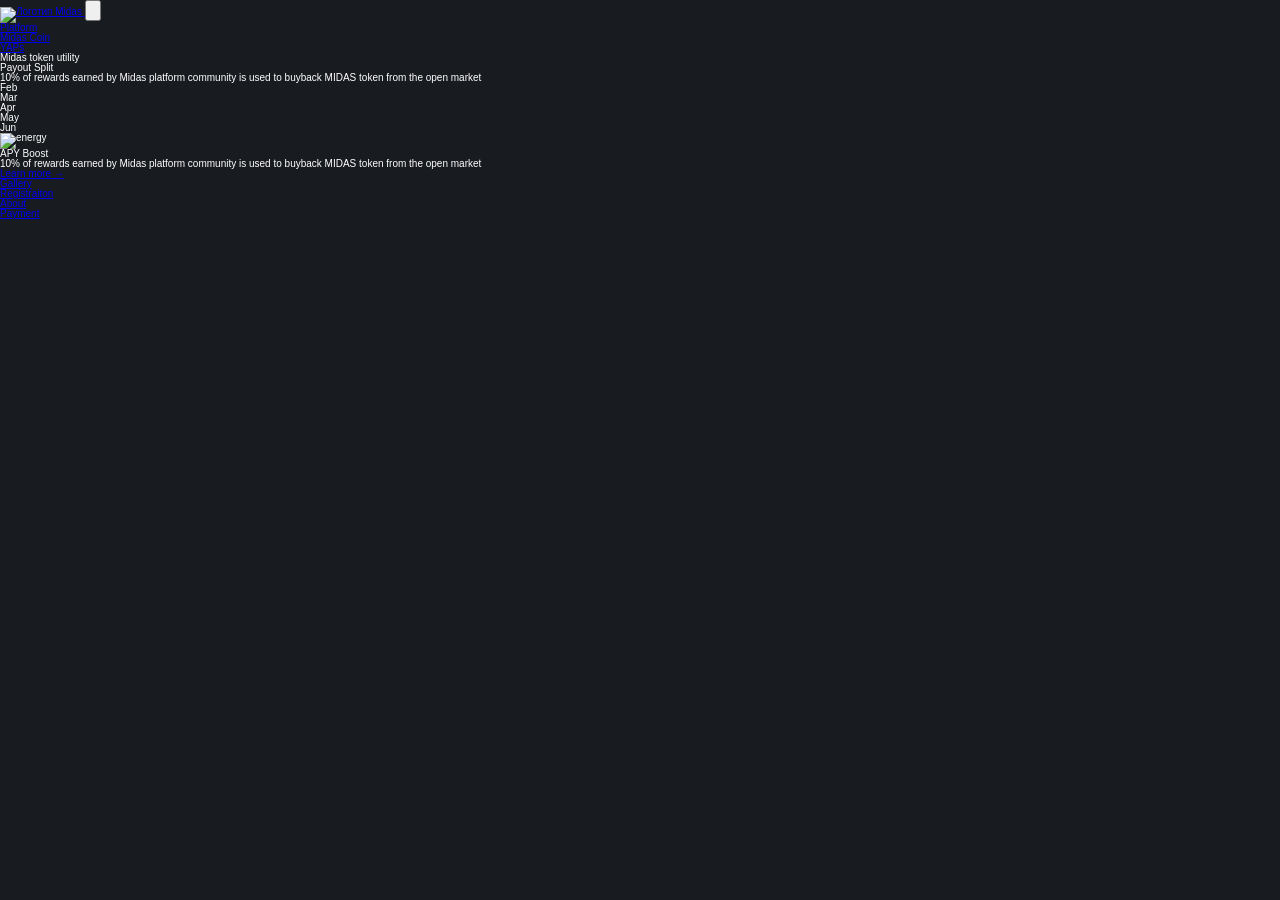
==== index.html @ 2254ed01 "Подключение шрифтов, ресетера,  таблиц стилей, настройка кастомных переменных" ====
<!DOCTYPE html>
<html lang="en">

<head>
    <meta charset="UTF-8">
    <meta name="viewport" content="width=device-width, initial-scale=1.0">
    <title>Гнибеда А.Ю.</title>
    <link rel="stylesheet" href="styles/reset.css">
    <link rel="stylesheet" href="styles/main.css">
</head>

<body>
    <header>
        <a href="index.html">
            <img src="#" alt="Логотип Midas">
        </a>

        <button>
            <img src="#" alt="">
        </button>

        <nav>
            <ul>
                <li><a href="#">Platform</a></li>
                <li><a href="#">Midas Coin</a></li>
                <li><a href="#">YAPs</a></li>
            </ul>
        </nav>
    </header>
    <main>
        <h1>Midas token utility</h1>
        <section id="utility">
            <h2>Payout Split</h2>
            <p>10% of rewards earned by Midas platform community is used to
                buyback MIDAS token from the open market
            </p>
            <!--Колонки календаря-->
            <ul>
                <li>
                    <span>Feb</span>
                </li>
                <li>
                    <span>Mar</span>
                </li>
                <li>
                    <span>Apr</span>
                </li>
                <li>
                    <span>May</span>
                </li>
                <li>
                    <span>Jun</span>
                </li>
            </ul>
        </section>
        <section id="payout">
            <img src="#" alt="energy">
            <h2>APY Boost</h2>
            <p>10% of rewards earned by Midas platform community is used
                to buyback MIDAS token from the open market</p>
            <a href="#">Learn more &rarr;</a>
        </section>
    </main>
    <footer>
        <nav>
            <ul>
                <li><a href="gallery.html">Gallery</a></li>
                <li><a href="form.html">Registraiton</a></li>
                <li><a href="#utility">About</a></li>
                <li><a href="#payout">Payment</a></li>
            </ul>
        </nav>
    </footer>
</body>

</html>
---- styles/main.css ----
@font-face {
    font-family: 'Inter';
    font-style: normal;
    font-weight: 500;
    src: url('../fonts/Inter_18pt-Medium.ttf') format('ttf');
}

@font-face {
    font-family: 'Inter';
    font-style: normal;
    font-weight: 600;
    src: url('../fonts/Inter_18pt-SemiBold.ttf') format('ttf');
}

@font-face {
    font-family: 'Inter';
    font-style: normal;
    font-weight: 700;
    src: url('../fonts/Inter_18pt-Bold.ttf') format('ttf');
}


:root {
    font-size: 62.5%;
    --color-text-primary: #FFFFFF;
    --color-text-secondary: rgba(255, 255, 255, 36);
    --color-bg-dark: #181B20;
    --color-bg-section: rgba(255, 255, 255, 8);
    --color-grad-primary: #FFC657;
    --color-grad-secondary: #FFD977;

    --font-family-base: 'Inter', 'Arial', sans-serif;
    --font-weight-medium: 500;
    --font-weight-semibold: 600;
    --font-weight-bold: 700;
}

h1 {
    color: var(--color-text-secondary);
}

body {
    background-color: var(--color-bg-dark);
    color: var(--color-text-primary);
    font-family: var(--font-family-base);
}
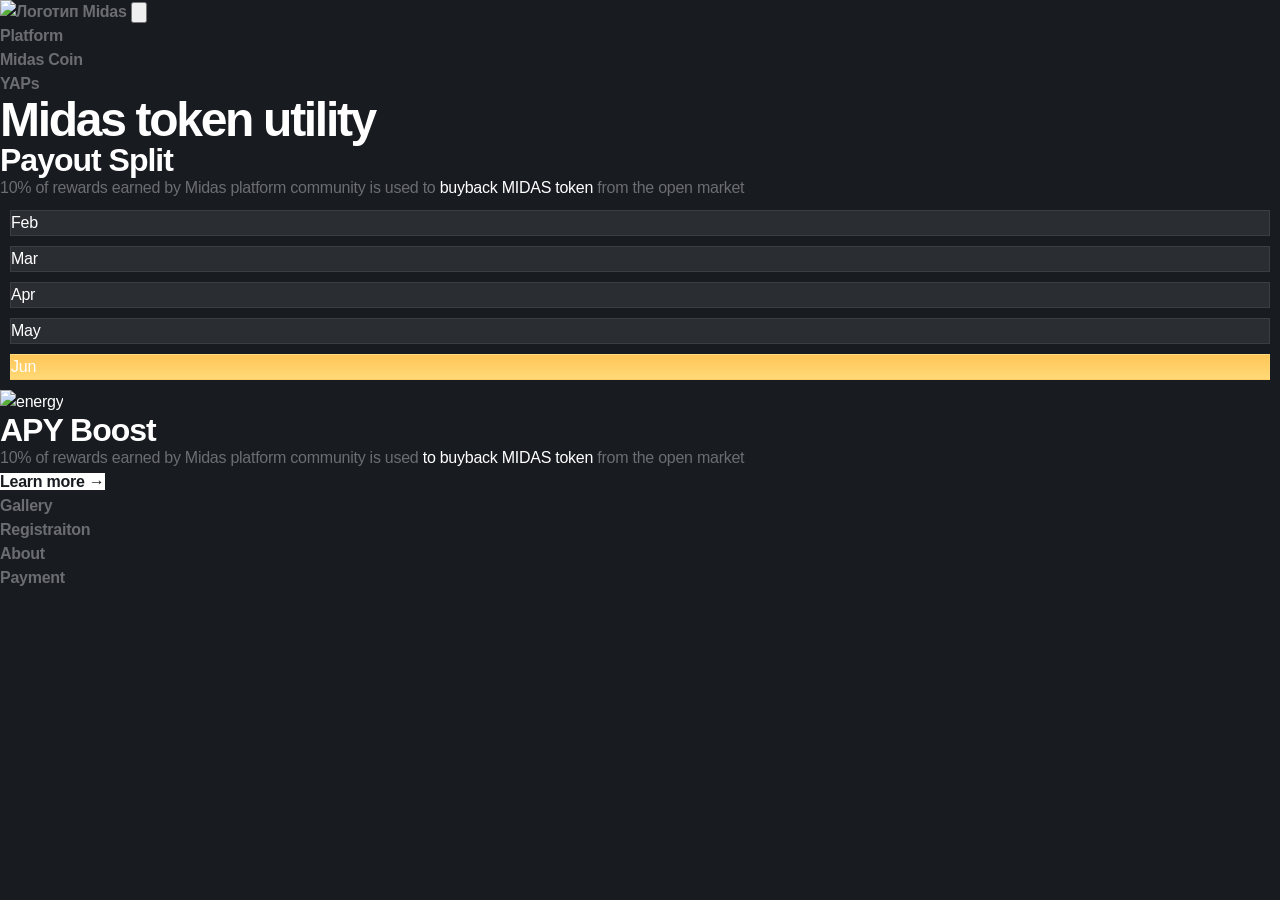
==== commit ebcb7f38: "Настройка шрифтов, фона" ====
--- a/index.html
+++ b/index.html
@@ -32,23 +32,23 @@
         <section id="utility">
             <h2>Payout Split</h2>
             <p>10% of rewards earned by Midas platform community is used to
-                buyback MIDAS token from the open market
+                <strong>buyback MIDAS token</strong> from the open market
             </p>
             <!--Колонки календаря-->
-            <ul>
-                <li>
+            <ul class="chart">
+                <li class="chart-bar">
                     <span>Feb</span>
                 </li>
-                <li>
+                <li class="chart-bar">
                     <span>Mar</span>
                 </li>
-                <li>
+                <li class="chart-bar">
                     <span>Apr</span>
                 </li>
-                <li>
+                <li class="chart-bar">
                     <span>May</span>
                 </li>
-                <li>
+                <li class="chart-bar chart-bar-active">
                     <span>Jun</span>
                 </li>
             </ul>
@@ -57,8 +57,9 @@
             <img src="#" alt="energy">
             <h2>APY Boost</h2>
             <p>10% of rewards earned by Midas platform community is used
-                to buyback MIDAS token from the open market</p>
-            <a href="#">Learn more &rarr;</a>
+                <strong>to buyback MIDAS token</strong> from the open market
+            </p>
+            <a href="#" class="btn">Learn more &rarr;</a>
         </section>
     </main>
     <footer>
--- a/styles/main.css
+++ b/styles/main.css
@@ -23,9 +23,9 @@
 :root {
     font-size: 62.5%;
     --color-text-primary: #FFFFFF;
-    --color-text-secondary: rgba(255, 255, 255, 36);
+    --color-text-secondary: rgba(255, 255, 255, 0.36);
     --color-bg-dark: #181B20;
-    --color-bg-section: rgba(255, 255, 255, 8);
+    --color-bg-section: rgba(255, 255, 255, 0.08);
     --color-grad-primary: #FFC657;
     --color-grad-secondary: #FFD977;
 
@@ -35,12 +35,62 @@
     --font-weight-bold: 700;
 }
 
-h1 {
-    color: var(--color-text-secondary);
-}
 
 body {
     background-color: var(--color-bg-dark);
     color: var(--color-text-primary);
     font-family: var(--font-family-base);
+    font-size: 1.6rem;
+    line-height: 2.4rem;
+    font-weight: var(--font-weight-medium);
+    letter-spacing: -0.0256rem;
+}
+
+h1,
+h2 {
+    font-weight: var(--font-weight-bold);
+}
+
+h1 {
+    font-size: 4.8rem;
+    line-height: 4.8rem;
+    letter-spacing: -0.23rem;
+}
+
+h2 {
+    font-size: 3.2rem;
+    line-height: 3.2rem;
+    letter-spacing: -0.1rem;
+}
+
+a {
+    color: var(--color-text-secondary);
+    text-decoration: none;
+    font-weight: var(--font-weight-semibold);
+}
+
+a.btn {
+    background-color: var(--color-text-primary);
+    color: var(--color-bg-dark);
+}
+
+p {
+    color: var(--color-text-secondary);
+
+}
+
+p strong {
+    color: var(--color-text-primary);
+}
+
+.chart {}
+
+.chart-bar {
+    background-color: var(--color-bg-section);
+    border: 0.77px solid var(--color-bg-section);
+    margin: 10px;
+}
+
+.chart-bar-active {
+    background: linear-gradient(180deg, #FFC657 0%, #FFD977 100%);
 }
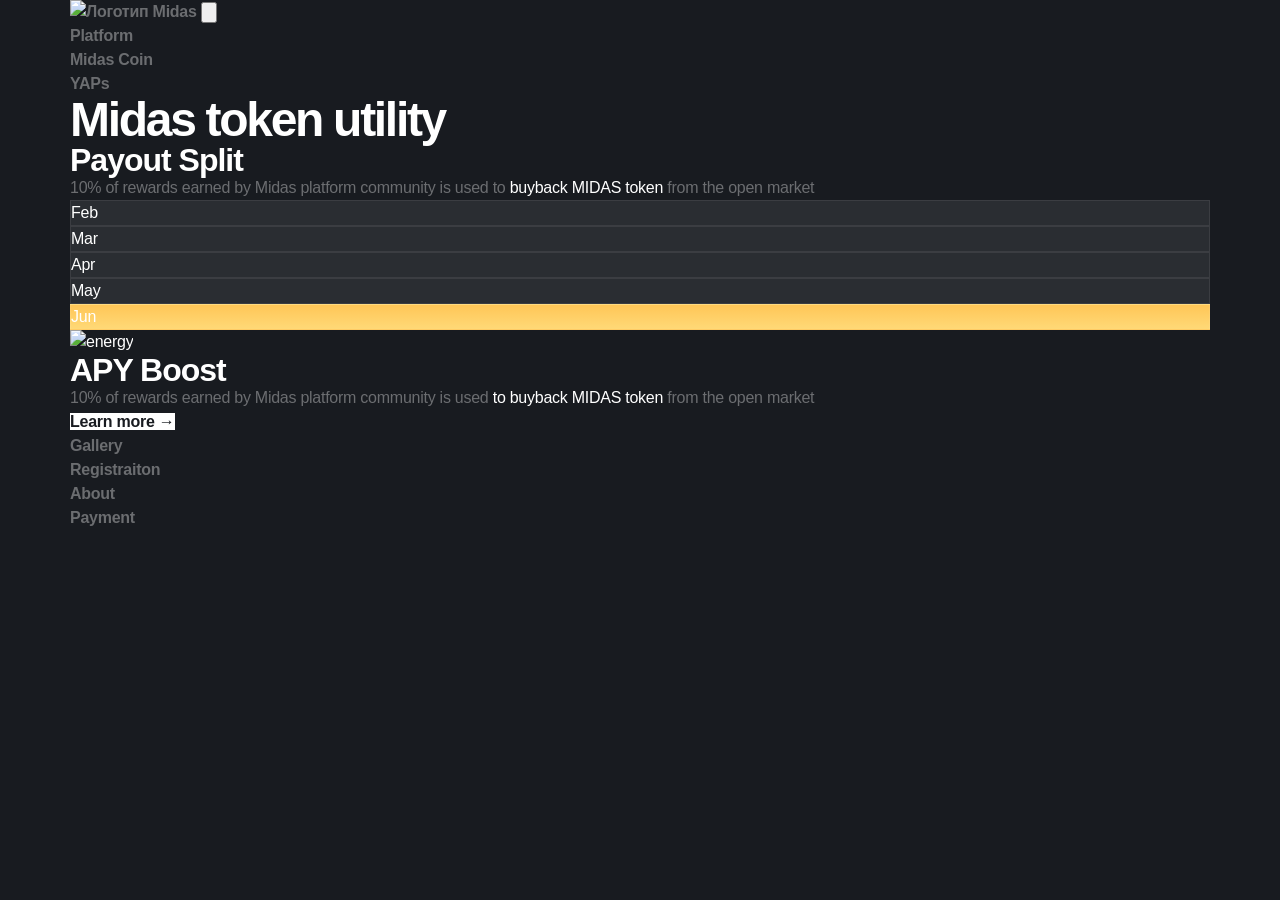
==== commit 8aaf968a: "Настройка box-sizing, настройка обертки" ====
--- a/index.html
+++ b/index.html
@@ -11,66 +11,75 @@
 
 <body>
     <header>
-        <a href="index.html">
-            <img src="#" alt="Логотип Midas">
-        </a>
+        <!--wrapper - обертка для ограничения по ширине и центрирования-->
+        <div class="wrapper">
+            <a href="index.html">
+                <img src="#" alt="Логотип Midas">
+            </a>
 
-        <button>
-            <img src="#" alt="">
-        </button>
+            <button>
+                <img src="#" alt="">
+            </button>
 
-        <nav>
-            <ul>
-                <li><a href="#">Platform</a></li>
-                <li><a href="#">Midas Coin</a></li>
-                <li><a href="#">YAPs</a></li>
-            </ul>
-        </nav>
+            <nav>
+                <ul>
+                    <li><a href="#">Platform</a></li>
+                    <li><a href="#">Midas Coin</a></li>
+                    <li><a href="#">YAPs</a></li>
+                </ul>
+            </nav>
+        </div>
     </header>
     <main>
-        <h1>Midas token utility</h1>
-        <section id="utility">
-            <h2>Payout Split</h2>
-            <p>10% of rewards earned by Midas platform community is used to
-                <strong>buyback MIDAS token</strong> from the open market
-            </p>
-            <!--Колонки календаря-->
-            <ul class="chart">
-                <li class="chart-bar">
-                    <span>Feb</span>
-                </li>
-                <li class="chart-bar">
-                    <span>Mar</span>
-                </li>
-                <li class="chart-bar">
-                    <span>Apr</span>
-                </li>
-                <li class="chart-bar">
-                    <span>May</span>
-                </li>
-                <li class="chart-bar chart-bar-active">
-                    <span>Jun</span>
-                </li>
-            </ul>
-        </section>
-        <section id="payout">
-            <img src="#" alt="energy">
-            <h2>APY Boost</h2>
-            <p>10% of rewards earned by Midas platform community is used
-                <strong>to buyback MIDAS token</strong> from the open market
-            </p>
-            <a href="#" class="btn">Learn more &rarr;</a>
-        </section>
+        <!--wrapper - обертка для ограничения по ширине и центрирования-->
+        <div class="wrapper">
+            <h1>Midas token utility</h1>
+            <section id="utility">
+                <h2>Payout Split</h2>
+                <p>10% of rewards earned by Midas platform community is used to
+                    <strong>buyback MIDAS token</strong> from the open market
+                </p>
+                <!--Колонки календаря-->
+                <ul class="chart">
+                    <li class="chart-bar">
+                        <span>Feb</span>
+                    </li>
+                    <li class="chart-bar">
+                        <span>Mar</span>
+                    </li>
+                    <li class="chart-bar">
+                        <span>Apr</span>
+                    </li>
+                    <li class="chart-bar">
+                        <span>May</span>
+                    </li>
+                    <li class="chart-bar chart-bar-active">
+                        <span>Jun</span>
+                    </li>
+                </ul>
+            </section>
+            <section id="payout">
+                <img src="#" alt="energy">
+                <h2>APY Boost</h2>
+                <p>10% of rewards earned by Midas platform community is used
+                    <strong>to buyback MIDAS token</strong> from the open market
+                </p>
+                <a href="#" class="btn">Learn more &rarr;</a>
+            </section>
+        </div>
     </main>
     <footer>
-        <nav>
-            <ul>
-                <li><a href="gallery.html">Gallery</a></li>
-                <li><a href="form.html">Registraiton</a></li>
-                <li><a href="#utility">About</a></li>
-                <li><a href="#payout">Payment</a></li>
-            </ul>
-        </nav>
+        <!--wrapper - обертка для ограничения по ширине и центрирования-->
+        <div class="wrapper">
+            <nav>
+                <ul>
+                    <li><a href="gallery.html">Gallery</a></li>
+                    <li><a href="form.html">Registraiton</a></li>
+                    <li><a href="#utility">About</a></li>
+                    <li><a href="#payout">Payment</a></li>
+                </ul>
+            </nav>
+        </div>
     </footer>
 </body>
 
--- a/styles/main.css
+++ b/styles/main.css
@@ -35,6 +35,16 @@
     --font-weight-bold: 700;
 }
 
+/*Способ расчета размеров элементов, который позволяет учитывать внутренние отступы и границы*/
+html {
+    box-sizing: border-box;
+}
+
+*,
+*::before,
+*::after {
+    box-sizing: inherit;
+}
 
 body {
     background-color: var(--color-bg-dark);
@@ -44,6 +54,14 @@
     line-height: 2.4rem;
     font-weight: var(--font-weight-medium);
     letter-spacing: -0.0256rem;
+}
+
+
+/*Свойства обертки для ограничения по ширине содержимого сайта и для его центрирования*/
+.wrapper {
+    padding: 0 20px;
+    max-width: 1180px;
+    margin: 0 auto;
 }
 
 h1,
@@ -88,7 +106,6 @@
 .chart-bar {
     background-color: var(--color-bg-section);
     border: 0.77px solid var(--color-bg-section);
-    margin: 10px;
 }
 
 .chart-bar-active {
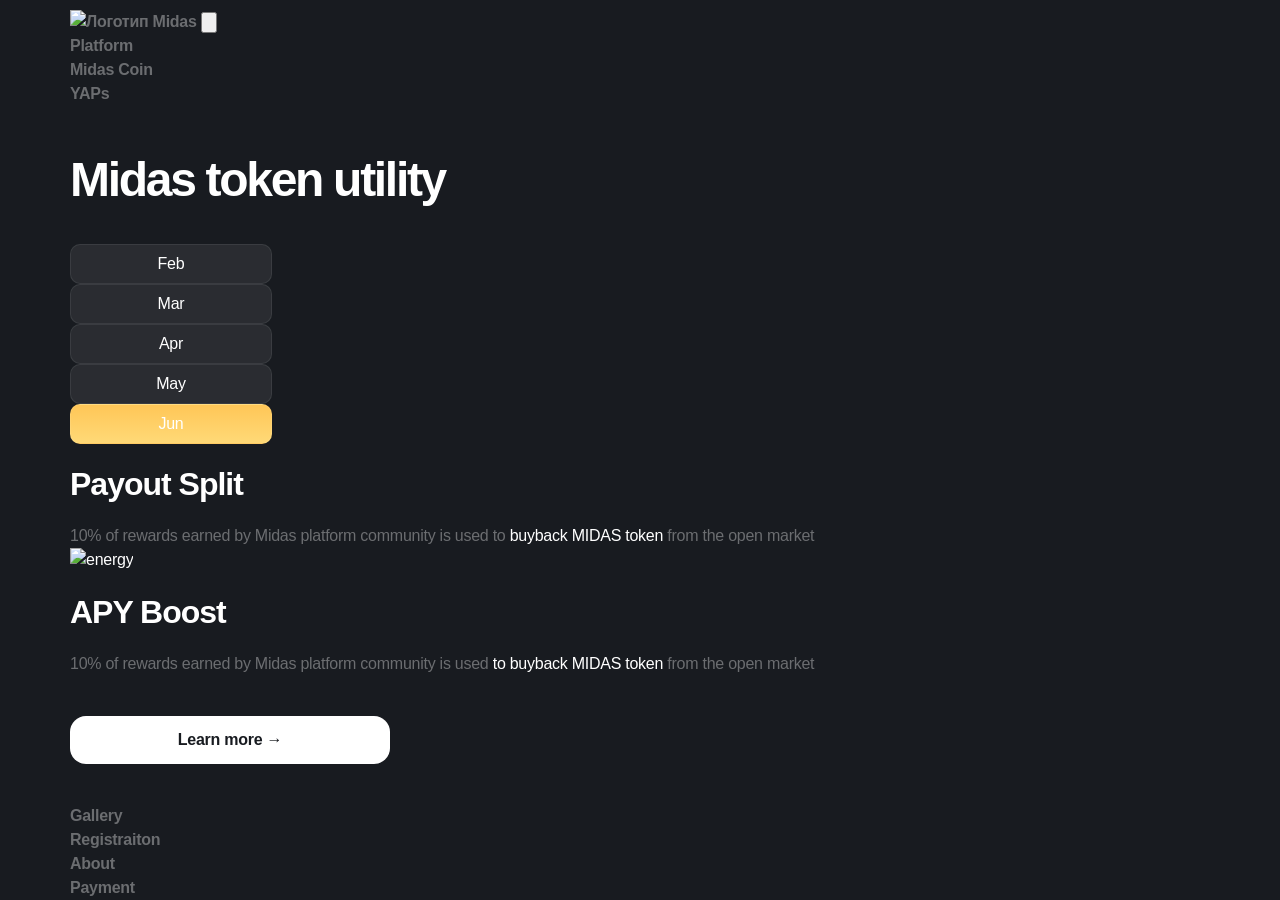
==== commit baf3b7f1: "Настройка внешних и внутренних отступов, скруглений" ====
--- a/index.html
+++ b/index.html
@@ -35,10 +35,6 @@
         <div class="wrapper">
             <h1>Midas token utility</h1>
             <section id="utility">
-                <h2>Payout Split</h2>
-                <p>10% of rewards earned by Midas platform community is used to
-                    <strong>buyback MIDAS token</strong> from the open market
-                </p>
                 <!--Колонки календаря-->
                 <ul class="chart">
                     <li class="chart-bar">
@@ -57,6 +53,10 @@
                         <span>Jun</span>
                     </li>
                 </ul>
+                <h2>Payout Split</h2>
+                <p>10% of rewards earned by Midas platform community is used to
+                    <strong>buyback MIDAS token</strong> from the open market
+                </p>
             </section>
             <section id="payout">
                 <img src="#" alt="energy">
--- a/styles/main.css
+++ b/styles/main.css
@@ -64,6 +64,10 @@
     margin: 0 auto;
 }
 
+header {
+    padding: 10px 0;
+}
+
 h1,
 h2 {
     font-weight: var(--font-weight-bold);
@@ -73,12 +77,14 @@
     font-size: 4.8rem;
     line-height: 4.8rem;
     letter-spacing: -0.23rem;
+    margin: 40px 0;
 }
 
 h2 {
     font-size: 3.2rem;
     line-height: 3.2rem;
     letter-spacing: -0.1rem;
+    margin: 24px 0;
 }
 
 a {
@@ -88,8 +94,15 @@
 }
 
 a.btn {
+    /*Элемент приобретает свойства блочного элемента*/
+    display: block;
+    margin: 40px 0;
     background-color: var(--color-text-primary);
     color: var(--color-bg-dark);
+    max-width: 320px;
+    padding: 12px;
+    border-radius: 16px;
+    text-align: center;
 }
 
 p {
@@ -101,11 +114,18 @@
     color: var(--color-text-primary);
 }
 
-.chart {}
+.chart {
+    margin: 24px 0;
+    max-width: 202px;
+    min-height: 112px;
+}
 
 .chart-bar {
     background-color: var(--color-bg-section);
     border: 0.77px solid var(--color-bg-section);
+    border-radius: 10px;
+    padding: 7px;
+    text-align: center;
 }
 
 .chart-bar-active {
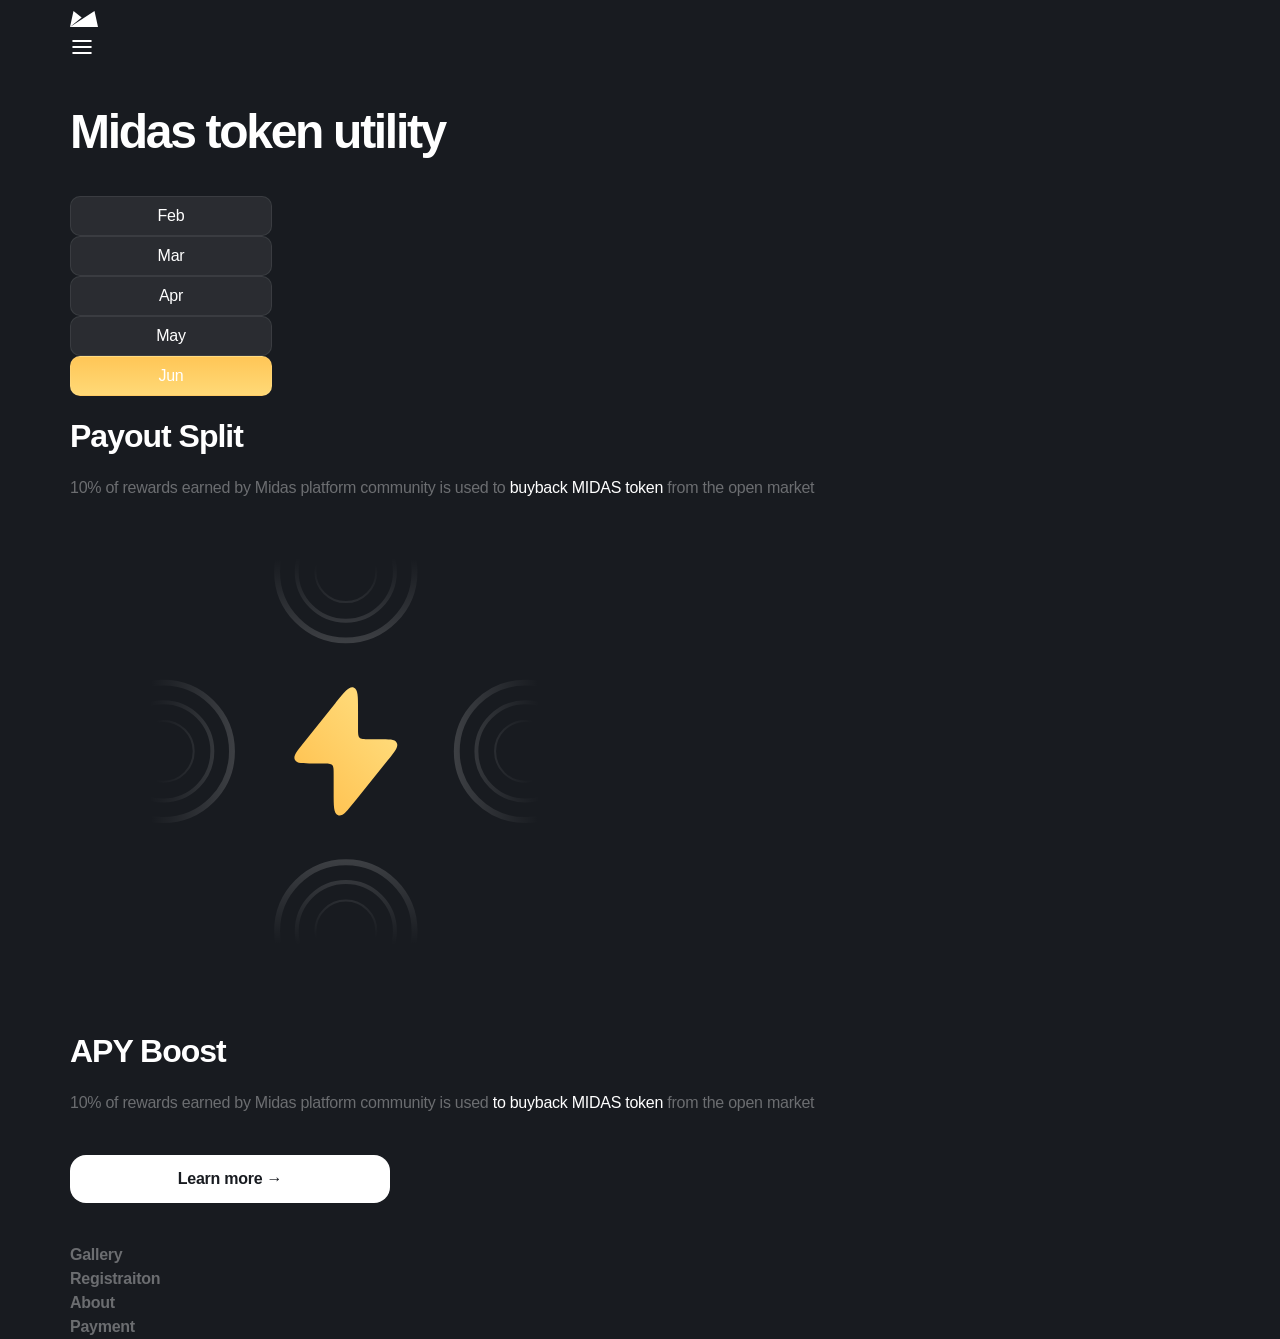
==== commit 8cb04ffe: "Размещение изображений, настройка бургер-меню" ====
--- a/index.html
+++ b/index.html
@@ -14,14 +14,18 @@
         <!--wrapper - обертка для ограничения по ширине и центрирования-->
         <div class="wrapper">
             <a href="index.html">
-                <img src="#" alt="Логотип Midas">
+                <img src="images/Logo.svg" alt="Логотип Midas">
             </a>
 
-            <button>
-                <img src="#" alt="">
-            </button>
+            <!--Интерактивное бургер-меню-->
+            <label class="burger" for="toogle">
+                <span></span>
+                <span></span>
+                <span></span>
+            </label>
+            <input type="checkbox" id="toogle">
 
-            <nav>
+            <nav class="menu">
                 <ul>
                     <li><a href="#">Platform</a></li>
                     <li><a href="#">Midas Coin</a></li>
@@ -59,7 +63,7 @@
                 </p>
             </section>
             <section id="payout">
-                <img src="#" alt="energy">
+                <img class="energy" src="images/energy.svg" alt="energy">
                 <h2>APY Boost</h2>
                 <p>10% of rewards earned by Midas platform community is used
                     <strong>to buyback MIDAS token</strong> from the open market
--- a/styles/main.css
+++ b/styles/main.css
@@ -68,6 +68,47 @@
     padding: 10px 0;
 }
 
+/*Первоначально меню скрыто*/
+.menu {
+    display: none;
+    position: absolute;
+    background-color: var(--color-bg-dark);
+    font-size: 2rem;
+}
+
+.menu li {
+    border: 1px solid var(--color-bg-section);
+    padding: 20px;
+}
+
+
+/*Стилизация бургер-кнопки*/
+.burger {
+    cursor: pointer;
+    display: block;
+    width: 24px;
+    height: 24px;
+    padding: 2px;
+}
+
+/*Настройка внешнего вида черточек*/
+.burger span {
+    display: block;
+    border: 1px solid var(--color-text-primary);
+    margin: 4px 0;
+    border-radius: 4px;
+}
+
+/*Показываем меню при нажатии*/
+input[type=checkbox]:checked~.menu {
+    display: inline-block;
+}
+
+/*Скрытие чекбокса*/
+#toogle {
+    display: none;
+}
+
 h1,
 h2 {
     font-weight: var(--font-weight-bold);
@@ -130,4 +171,9 @@
 
 .chart-bar-active {
     background: linear-gradient(180deg, #FFC657 0%, #FFD977 100%);
+}
+
+/*Настройка ширины изображения*/
+img.energy {
+    width: 50%;
 }
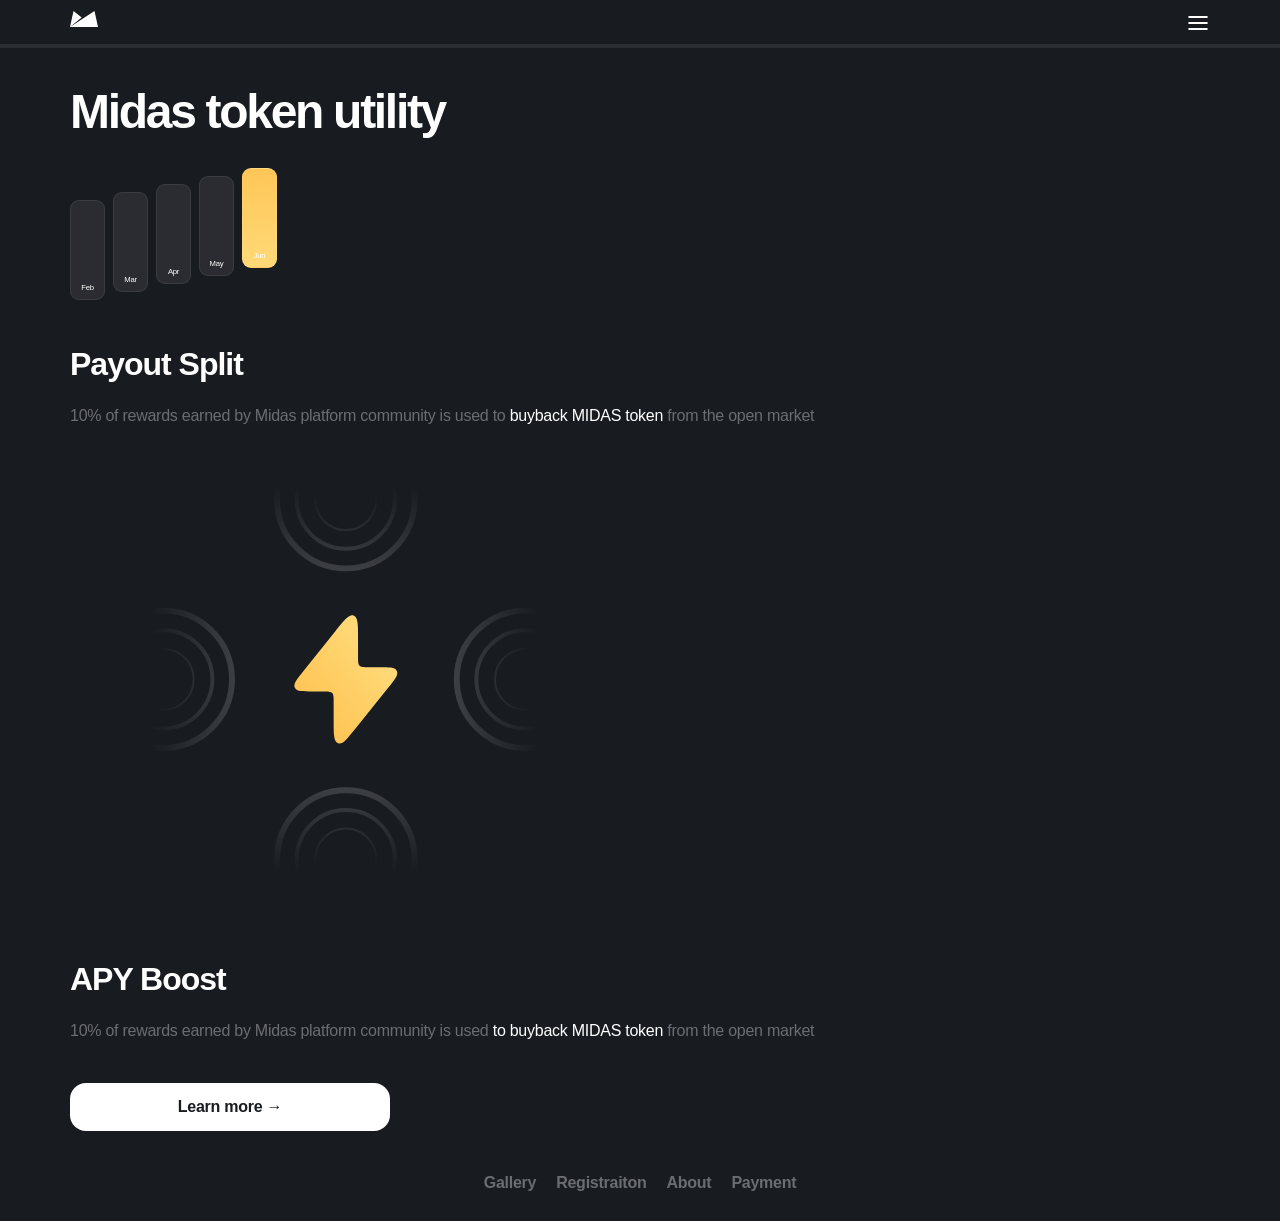
==== commit d35bed1d: "Настройка мобильной версии с помощью флексбоксов, свойств position" ====
--- a/index.html
+++ b/index.html
@@ -12,7 +12,7 @@
 <body>
     <header>
         <!--wrapper - обертка для ограничения по ширине и центрирования-->
-        <div class="wrapper">
+        <div class="wrapper wrapper-flex">
             <a href="index.html">
                 <img src="images/Logo.svg" alt="Логотип Midas">
             </a>
@@ -42,19 +42,19 @@
                 <!--Колонки календаря-->
                 <ul class="chart">
                     <li class="chart-bar">
-                        <span>Feb</span>
+                        <p>Feb</p>
                     </li>
                     <li class="chart-bar">
-                        <span>Mar</span>
+                        <p>Mar</p>
                     </li>
                     <li class="chart-bar">
-                        <span>Apr</span>
+                        <p>Apr</p>
                     </li>
                     <li class="chart-bar">
-                        <span>May</span>
+                        <p>May</p>
                     </li>
                     <li class="chart-bar chart-bar-active">
-                        <span>Jun</span>
+                        <p>Jun</p>
                     </li>
                 </ul>
                 <h2>Payout Split</h2>
@@ -75,7 +75,7 @@
     <footer>
         <!--wrapper - обертка для ограничения по ширине и центрирования-->
         <div class="wrapper">
-            <nav>
+            <nav class="footer-navigation">
                 <ul>
                     <li><a href="gallery.html">Gallery</a></li>
                     <li><a href="form.html">Registraiton</a></li>
--- a/styles/main.css
+++ b/styles/main.css
@@ -47,6 +47,12 @@
 }
 
 body {
+    /*Данные ссвойства необходимы для "прибивания футера к низу страницы*/
+    display: flex;
+    flex-direction: column;
+    /*vh - 1% от высоты вьюпорта*/
+    height: 100vh;
+    /*Свойства внешнего вида*/
     background-color: var(--color-bg-dark);
     color: var(--color-text-primary);
     font-family: var(--font-family-base);
@@ -66,6 +72,12 @@
 
 header {
     padding: 10px 0;
+    border-bottom: 0.4rem solid var(--color-bg-section);
+    background-color: var(--color-bg-dark);
+    /*Для "приклеивания" хедера к верху страницы*/
+    position: sticky;
+    top: 0;
+    z-index: 50;
 }
 
 /*Первоначально меню скрыто*/
@@ -74,6 +86,9 @@
     position: absolute;
     background-color: var(--color-bg-dark);
     font-size: 2rem;
+    width: 85vw;
+    top: 4rem;
+    z-index: 100;
 }
 
 .menu li {
@@ -109,6 +124,11 @@
     display: none;
 }
 
+.wrapper-flex {
+    display: flex;
+    justify-content: space-between;
+}
+
 h1,
 h2 {
     font-weight: var(--font-weight-bold);
@@ -118,14 +138,14 @@
     font-size: 4.8rem;
     line-height: 4.8rem;
     letter-spacing: -0.23rem;
-    margin: 40px 0;
+    padding: 40px 0;
 }
 
 h2 {
     font-size: 3.2rem;
     line-height: 3.2rem;
     letter-spacing: -0.1rem;
-    margin: 24px 0;
+    padding: 24px 0;
 }
 
 a {
@@ -156,24 +176,79 @@
 }
 
 .chart {
+    display: flex;
+    flex-wrap: wrap;
     margin: 24px 0;
-    max-width: 202px;
-    min-height: 112px;
-}
+    gap: 0.8rem;
+}
+
 
 .chart-bar {
+    display: flex;
+    flex-direction: column;
+    justify-content: end;
+    min-height: 10rem;
+    min-width: 3.5rem;
     background-color: var(--color-bg-section);
     border: 0.77px solid var(--color-bg-section);
-    border-radius: 10px;
+    border-radius: 9px;
     padding: 7px;
     text-align: center;
 }
 
+.chart-bar p {
+    color: var(--color-text-primary);
+    font-size: 0.77rem;
+    line-height: 0.77rem;
+}
+
 .chart-bar-active {
     background: linear-gradient(180deg, #FFC657 0%, #FFD977 100%);
 }
+
+
+/*Использование псевдокласса nth-child() и свойства transform: translateY() для
+расположения элементов календаря "лесенкой"
+*/
+.chart-bar:nth-child(1) {
+    transform: translateY(0);
+}
+
+.chart-bar:nth-child(2) {
+    transform: translateY(-0.8rem);
+}
+
+.chart-bar:nth-child(3) {
+    transform: translateY(-1.6rem);
+}
+
+.chart-bar:nth-child(4) {
+    transform: translateY(-2.4rem);
+}
+
+.chart-bar:nth-child(5) {
+    transform: translateY(-3.2rem);
+}
+
 
 /*Настройка ширины изображения*/
 img.energy {
     width: 50%;
+}
+
+footer {
+    /*Автоматический подбор расстояния сверху при изменении высоты экрана (прибить футер*/
+    margin-top: auto;
+}
+
+.footer-navigation {
+    min-height: 50px;
+}
+
+
+.footer-navigation ul {
+    display: flex;
+    justify-content: center;
+    flex-wrap: wrap;
+    gap: 20px;
 }
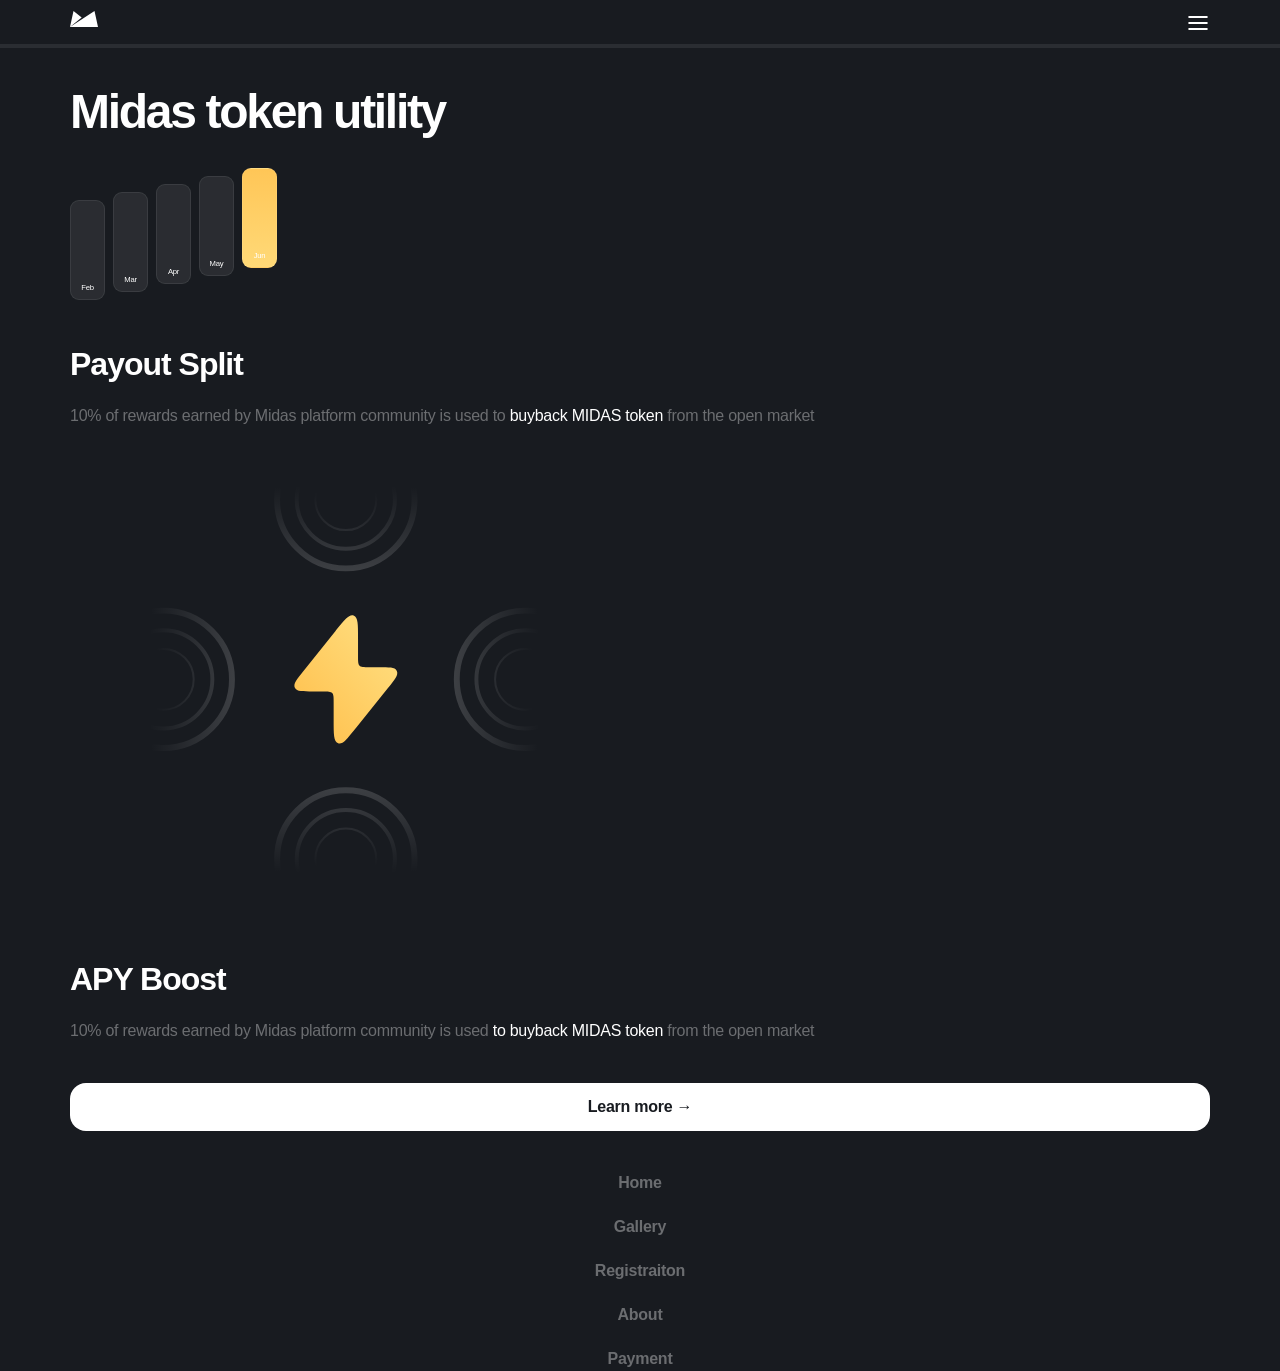
==== commit 60647098: "Создание гридов на примере галереи, изменение футера и хедера других страниц" ====
--- a/index.html
+++ b/index.html
@@ -77,6 +77,7 @@
         <div class="wrapper">
             <nav class="footer-navigation">
                 <ul>
+                    <li><a href="index.html">Home</a></li>
                     <li><a href="gallery.html">Gallery</a></li>
                     <li><a href="form.html">Registraiton</a></li>
                     <li><a href="#utility">About</a></li>
--- a/styles/main.css
+++ b/styles/main.css
@@ -160,7 +160,6 @@
     margin: 40px 0;
     background-color: var(--color-text-primary);
     color: var(--color-bg-dark);
-    max-width: 320px;
     padding: 12px;
     border-radius: 16px;
     text-align: center;
@@ -248,7 +247,7 @@
 
 .footer-navigation ul {
     display: flex;
-    justify-content: center;
-    flex-wrap: wrap;
+    flex-direction: column;
+    align-items: center;
     gap: 20px;
 }
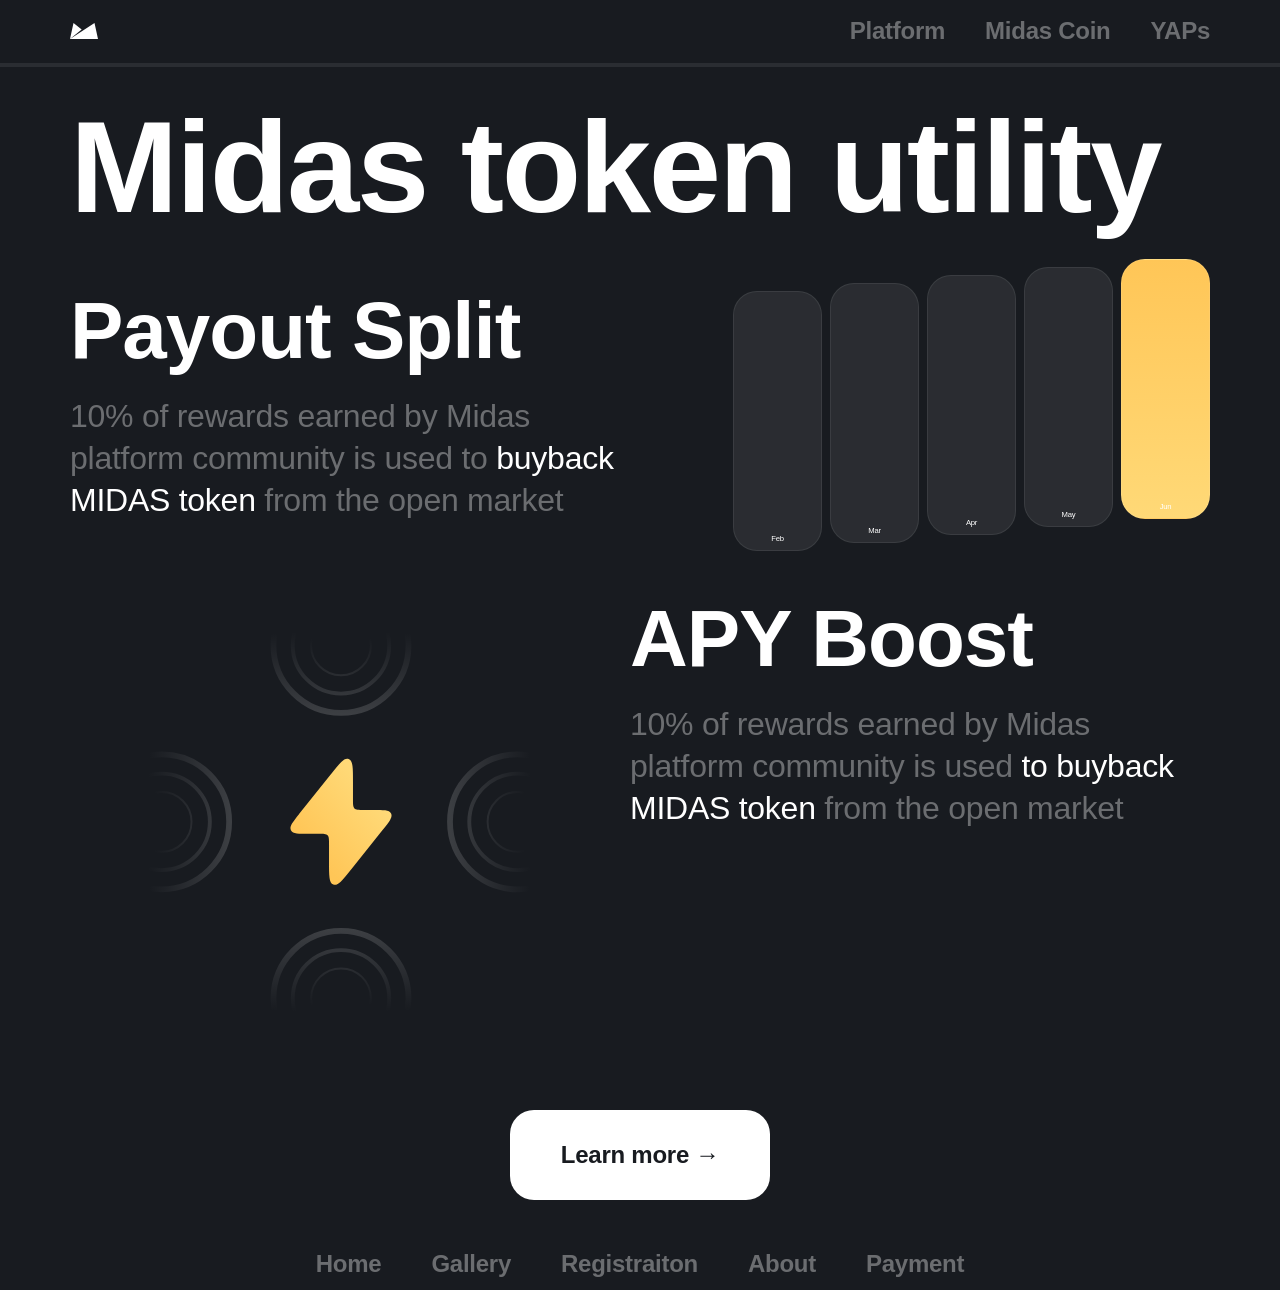
==== commit b7db66d4: "Работа с медиазапросами и создание адаптивной верстки (начало)" ====
--- a/index.html
+++ b/index.html
@@ -39,35 +39,45 @@
         <div class="wrapper">
             <h1>Midas token utility</h1>
             <section id="utility">
-                <!--Колонки календаря-->
-                <ul class="chart">
-                    <li class="chart-bar">
-                        <p>Feb</p>
-                    </li>
-                    <li class="chart-bar">
-                        <p>Mar</p>
-                    </li>
-                    <li class="chart-bar">
-                        <p>Apr</p>
-                    </li>
-                    <li class="chart-bar">
-                        <p>May</p>
-                    </li>
-                    <li class="chart-bar chart-bar-active">
-                        <p>Jun</p>
-                    </li>
-                </ul>
-                <h2>Payout Split</h2>
-                <p>10% of rewards earned by Midas platform community is used to
-                    <strong>buyback MIDAS token</strong> from the open market
-                </p>
+                <!--Группировка элементов в блоки с целью перестроения-->
+                <div class="utility-blocks">
+                    <!--Колонки календаря-->
+                    <ul class="chart">
+                        <li class="chart-bar">
+                            <p>Feb</p>
+                        </li>
+                        <li class="chart-bar">
+                            <p>Mar</p>
+                        </li>
+                        <li class="chart-bar">
+                            <p>Apr</p>
+                        </li>
+                        <li class="chart-bar">
+                            <p>May</p>
+                        </li>
+                        <li class="chart-bar chart-bar-active">
+                            <p>Jun</p>
+                        </li>
+                    </ul>
+                    <div class="split-blocks">
+                        <h2>Payout Split</h2>
+                        <p>10% of rewards earned by Midas platform community is used to
+                            <strong>buyback MIDAS token</strong> from the open market
+                        </p>
+                    </div>
+                </div>
             </section>
             <section id="payout">
-                <img class="energy" src="images/energy.svg" alt="energy">
-                <h2>APY Boost</h2>
-                <p>10% of rewards earned by Midas platform community is used
-                    <strong>to buyback MIDAS token</strong> from the open market
-                </p>
+                <!--Группировка элементов в блоки с целью перестроения-->
+                <div class="payout-blocks">
+                    <img class="energy" src="images/energy.svg" alt="energy">
+                    <div class="apyboost-blocks">
+                        <h2>APY Boost</h2>
+                        <p>10% of rewards earned by Midas platform community is used
+                            <strong>to buyback MIDAS token</strong> from the open market
+                        </p>
+                    </div>
+                </div>
                 <a href="#" class="btn">Learn more &rarr;</a>
             </section>
         </div>
--- a/styles/main.css
+++ b/styles/main.css
@@ -250,4 +250,169 @@
     flex-direction: column;
     align-items: center;
     gap: 20px;
+}
+
+/*Версия для широкого экрана мобильного устройства
+Увеличиваем размер в 1.3 раза
+*/
+@media (min-width: 425px) and (max-width: 768px) {
+    body {
+        font-size: 2.4rem;
+        line-height: 3.6rem;
+
+    }
+
+    h1 {
+        font-size: 6.3rem;
+        line-height: 6.3rem;
+    }
+
+    h2 {
+        font-size: 4.8rem;
+        line-height: 4.8rem;
+    }
+
+    .chart-bar {
+        min-height: 15rem;
+        min-width: 5.3rem;
+        border-radius: 14px;
+    }
+}
+
+/*Версия для планшета*/
+@media (min-width: 768px) and (max-width: 1100px) {
+    body {
+        font-size: 3.2rem;
+        line-height: 4.2rem;
+    }
+
+    a {
+        font-size: 2.4rem;
+    }
+
+    h1 {
+        font-size: 8.2rem;
+        line-height: 8.2rem;
+    }
+
+    h2 {
+        font-size: 6.3rem;
+        line-height: 6.3rem;
+    }
+
+    .chart-bar {
+        min-height: 19rem;
+        min-width: 6.7rem;
+        border-radius: 18px;
+        border: 2px;
+    }
+
+    /*Изменение отображения кнопки*/
+    a.btn {
+        max-width: 260px;
+        padding: 24px 48px;
+        border-radius: 24px;
+        margin: 40px auto;
+    }
+}
+
+/*Версия для ноутбука*/
+@media (min-width: 1100px) {
+
+    /*Изменение размера шрифта для всей страницы*/
+    body {
+        font-size: 3.2rem;
+        line-height: 4.2rem;
+    }
+
+    a {
+        font-size: 2.4rem;
+    }
+
+    /*Скрываю бургер-меню и отображаю панель навигации в хедере*/
+
+    .burger {
+        display: none;
+    }
+
+    .menu {
+        position: static;
+        display: inline;
+    }
+
+    .menu ul {
+        display: flex;
+        justify-content: end;
+    }
+
+    .menu li {
+        border: 0;
+        color: var(--color-text-primary);
+        padding: 0;
+        margin-left: 40px;
+    }
+
+    /*Меняю размеры для заголовков и календаря*/
+    h1 {
+        font-size: 13rem;
+        line-height: 12rem;
+    }
+
+    h2 {
+        font-size: 8rem;
+        line-height: 8rem;
+    }
+
+    .chart-bar {
+        min-height: 26rem;
+        min-width: 8.9rem;
+        border-radius: 24px;
+    }
+
+
+    /*Свойства для перестроения контента 1 секции*/
+    .utility-blocks {
+        display: flex;
+        flex-direction: row-reverse;
+        justify-content: space-between;
+    }
+
+    .split-blocks {
+        max-width: 580px;
+    }
+
+    .chart {
+        max-width: 580px;
+    }
+
+    /*Свойства для перестроения контента 2 секции*/
+    .payout-blocks {
+        display: flex;
+        justify-content: space-between;
+    }
+
+    img.energy {
+        max-width: 580px;
+    }
+
+    .apyboost-blocks {
+        max-width: 580px;
+    }
+
+
+    /*Ограниченние размера кнопки*/
+
+    a.btn {
+        max-width: 260px;
+        padding: 24px 48px;
+        border-radius: 24px;
+        margin: 40px auto;
+    }
+
+    /*Перестроение футера в строку*/
+    .footer-navigation ul {
+        flex-direction: row;
+        justify-content: center;
+        gap: 50px;
+    }
 }
